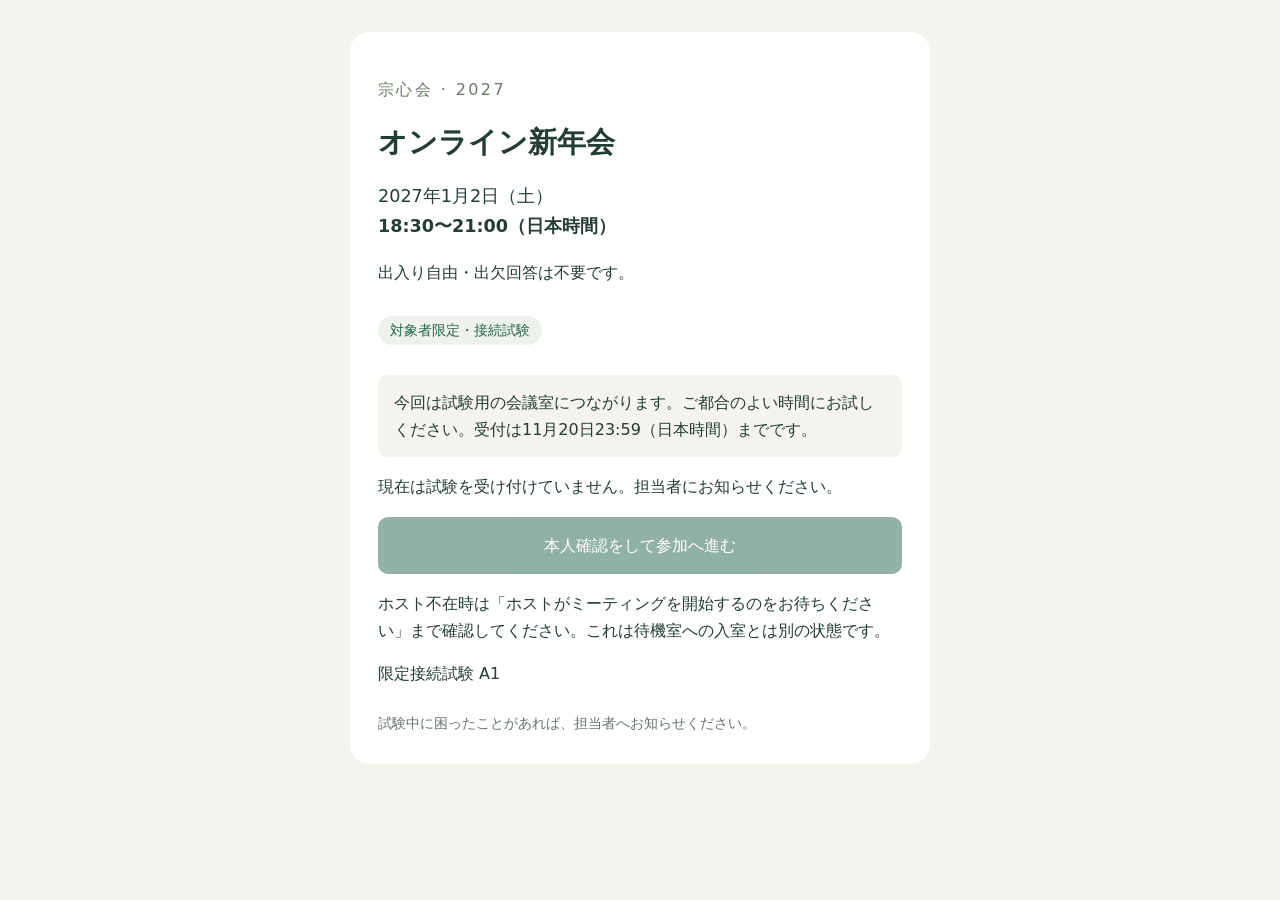
==== index.html @ 7a72dede "Stop A1 pilot after reported D12 range error" ====
<!doctype html>
<html lang="ja">
<head>
<meta charset="utf-8">
<meta name="viewport" content="width=device-width,initial-scale=1">
<meta name="referrer" content="no-referrer">
<title>宗心会 オンライン新年会</title>
<link rel="stylesheet" href="compare.css?v=async-a1">
<script defer src="config.js?v=async-a1-stopped2"></script>
<script defer src="app-async-a1.js"></script>
</head>
<body><main>
<p class="eyebrow">宗心会 · 2027</p>
<h1>オンライン新年会</h1>
<p class="event-date">2027年1月2日（土）<br><strong>18:30〜21:00（日本時間）</strong></p>
<p>出入り自由・出欠回答は不要です。</p>
<p class="badge">対象者限定・接続試験</p>
<p class="notice">今回は試験用の会議室につながります。ご都合のよい時間にお試しください。受付は11月20日23:59（日本時間）までです。</p>
<p id="status" role="status">本人確認後、「Zoomに参加する」を押してください。</p>
<button id="start" type="button">本人確認をして参加へ進む</button>
<p>ホスト不在時は「ホストがミーティングを開始するのをお待ちください」まで確認してください。これは待機室への入室とは別の状態です。</p>
<p id="result" role="status"></p>
<button id="join" type="button" hidden>Zoomに参加する</button>
<p id="retryNote" hidden>Zoomが開かない場合は、担当者にお知らせください。本人確認と参加は、それぞれ1人10回までです。</p>
<section id="admin" hidden>
<h2>管理者設定</h2>
<p>試験会議室の準備状況を確認できます。</p>
<button id="settings" type="button">会議室の設定状況を確認</button>
<p id="settingStatus" role="status"></p>
</section>
<p id="error" role="alert"></p>
<p id="version" role="status">画面の読み込み待ち</p><footer>試験中に困ったことがあれば、担当者へお知らせください。</footer>
</main></body></html>
---- compare.css ----
*{box-sizing:border-box}body{margin:0;background:#f4f3ed;color:#243d35;font-family:system-ui,sans-serif;line-height:1.7}main{max-width:580px;margin:32px auto;padding:28px;background:white;border-radius:20px}h1{font-size:1.8rem;line-height:1.4}.eyebrow{color:#687d62;letter-spacing:.15em}button,a{display:block;background:#28654d;color:white;border:0;border-radius:10px;padding:15px;margin:14px 0;font:inherit;text-align:center;text-decoration:none;width:100%;min-height:50px}button:disabled{opacity:.5}input[type=url]{width:100%;font:inherit;padding:12px}section{border-top:1px solid #ddd;margin-top:30px;padding-top:12px}#current,#candidate{overflow-wrap:anywhere}#error{color:#9c302e}#reload,#cancel{background:#e7ece7;color:#243d35}[hidden]{display:none!important}@media(max-width:620px){main{margin:12px;padding:22px}}
.badge{display:inline-block;background:#edf2ec;color:#28654d;padding:3px 12px;border-radius:20px;font-size:.85rem}
.event-date{font-size:1.1rem}.notice{background:#f4f3ed;padding:14px 16px;border-radius:10px}
#result:empty,#error:empty{display:none}#settings{background:#e7ece7;color:#243d35}
footer{margin-top:24px;color:#68746b;font-size:.9rem}button:focus-visible{outline:3px solid #b6843c;outline-offset:3px}
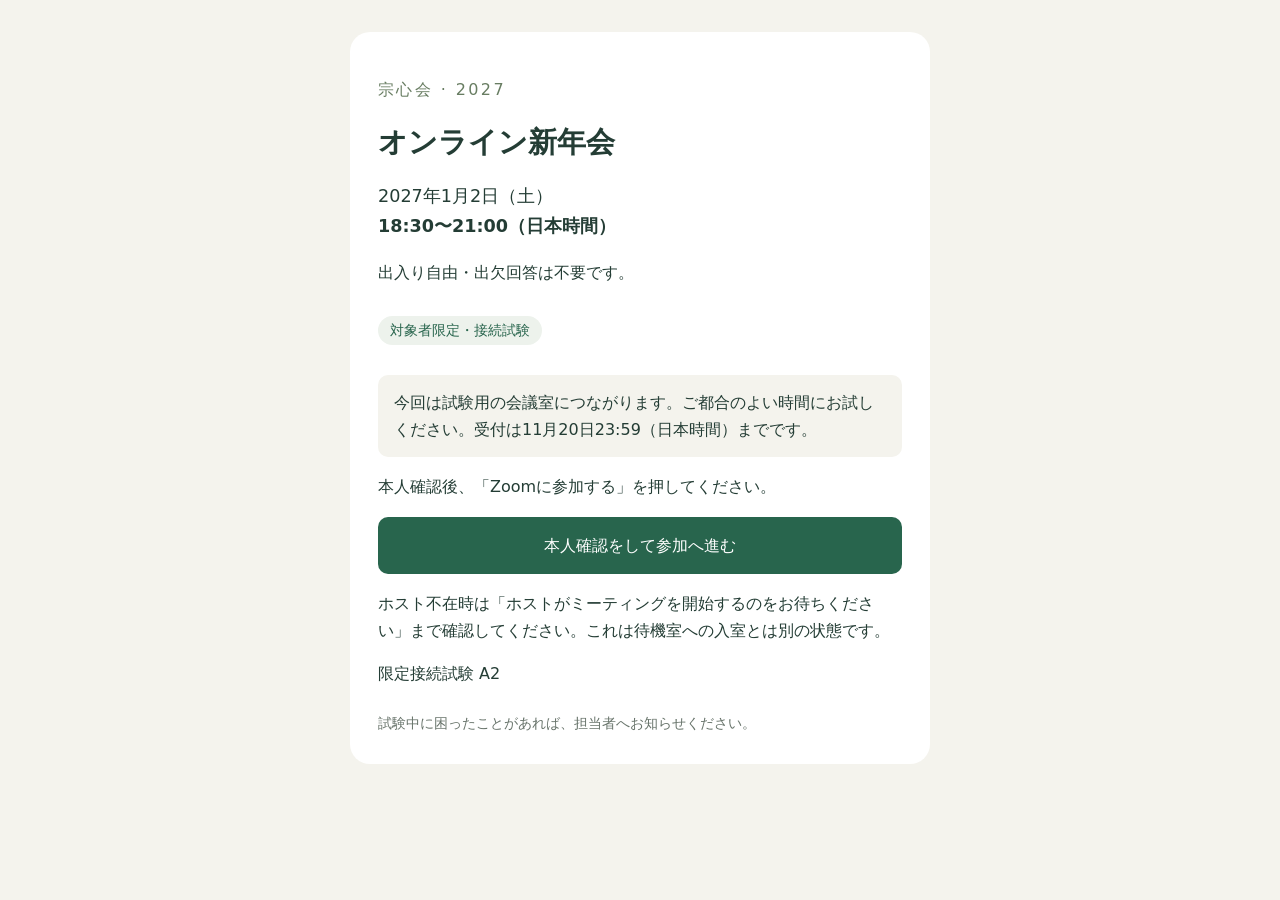
==== commit 070d4c96: "Prepare A2 screen for corrected roster tab with existing quota" ====
--- a/index.html
+++ b/index.html
@@ -6,8 +6,8 @@
 <meta name="referrer" content="no-referrer">
 <title>宗心会 オンライン新年会</title>
 <link rel="stylesheet" href="compare.css?v=async-a1">
-<script defer src="config.js?v=async-a1-stopped2"></script>
-<script defer src="app-async-a1.js"></script>
+<script defer src="config.js?v=async-a2-active1"></script>
+<script defer src="app-async-a2.js"></script>
 </head>
 <body><main>
 <p class="eyebrow">宗心会 · 2027</p>
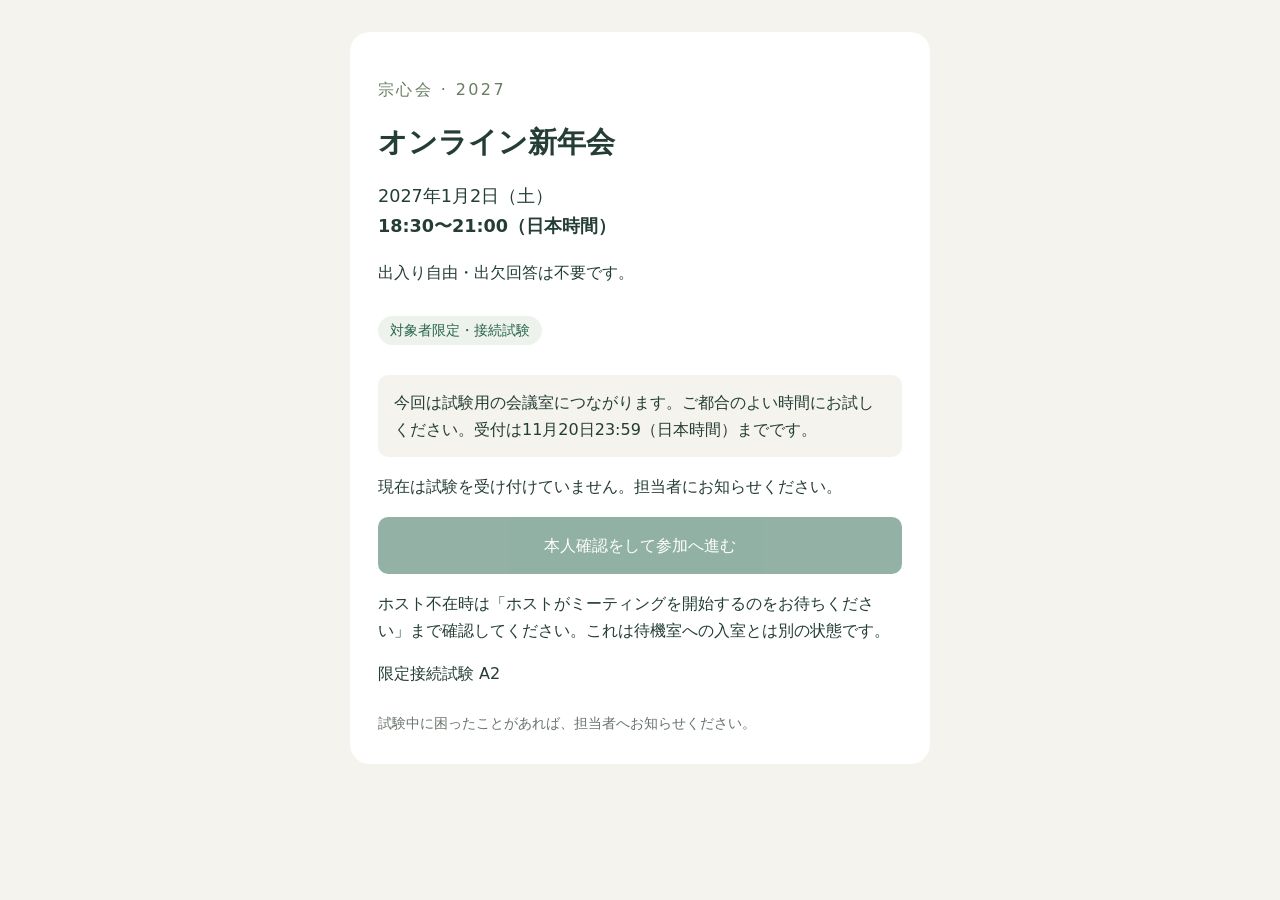
==== commit 25addb22: "Stop A2 after 054 verification mismatch" ====
--- a/index.html
+++ b/index.html
@@ -6,7 +6,7 @@
 <meta name="referrer" content="no-referrer">
 <title>宗心会 オンライン新年会</title>
 <link rel="stylesheet" href="compare.css?v=async-a1">
-<script defer src="config.js?v=async-a2-active1"></script>
+<script defer src="config.js?v=async-a2-stopped3"></script>
 <script defer src="app-async-a2.js"></script>
 </head>
 <body><main>
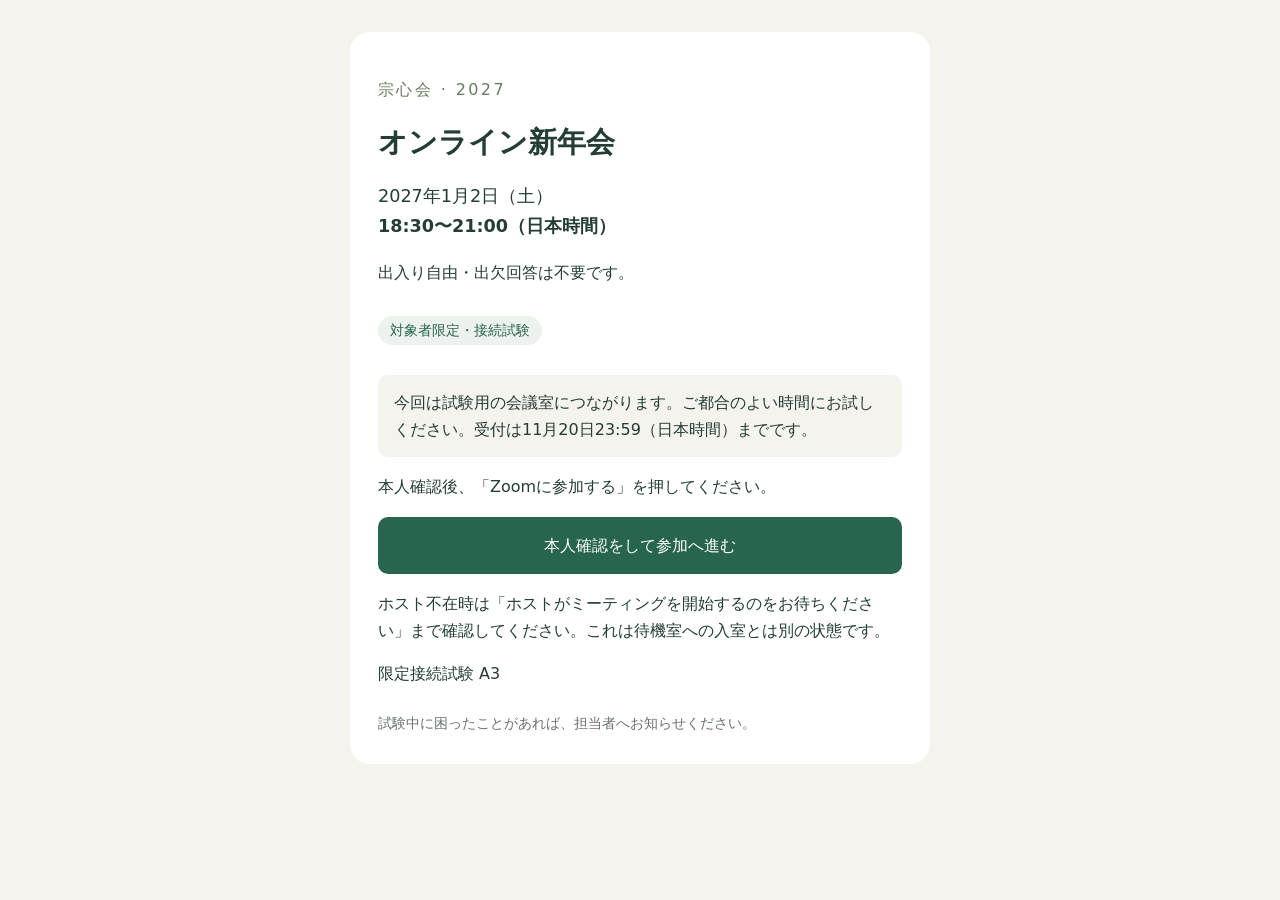
==== commit e410a0b5: "Prepare A3 for verified LINE identifier column E" ====
--- a/index.html
+++ b/index.html
@@ -6,8 +6,8 @@
 <meta name="referrer" content="no-referrer">
 <title>宗心会 オンライン新年会</title>
 <link rel="stylesheet" href="compare.css?v=async-a1">
-<script defer src="config.js?v=async-a2-stopped3"></script>
-<script defer src="app-async-a2.js"></script>
+<script defer src="config.js?v=async-a3-active1"></script>
+<script defer src="app-async-a3.js"></script>
 </head>
 <body><main>
 <p class="eyebrow">宗心会 · 2027</p>
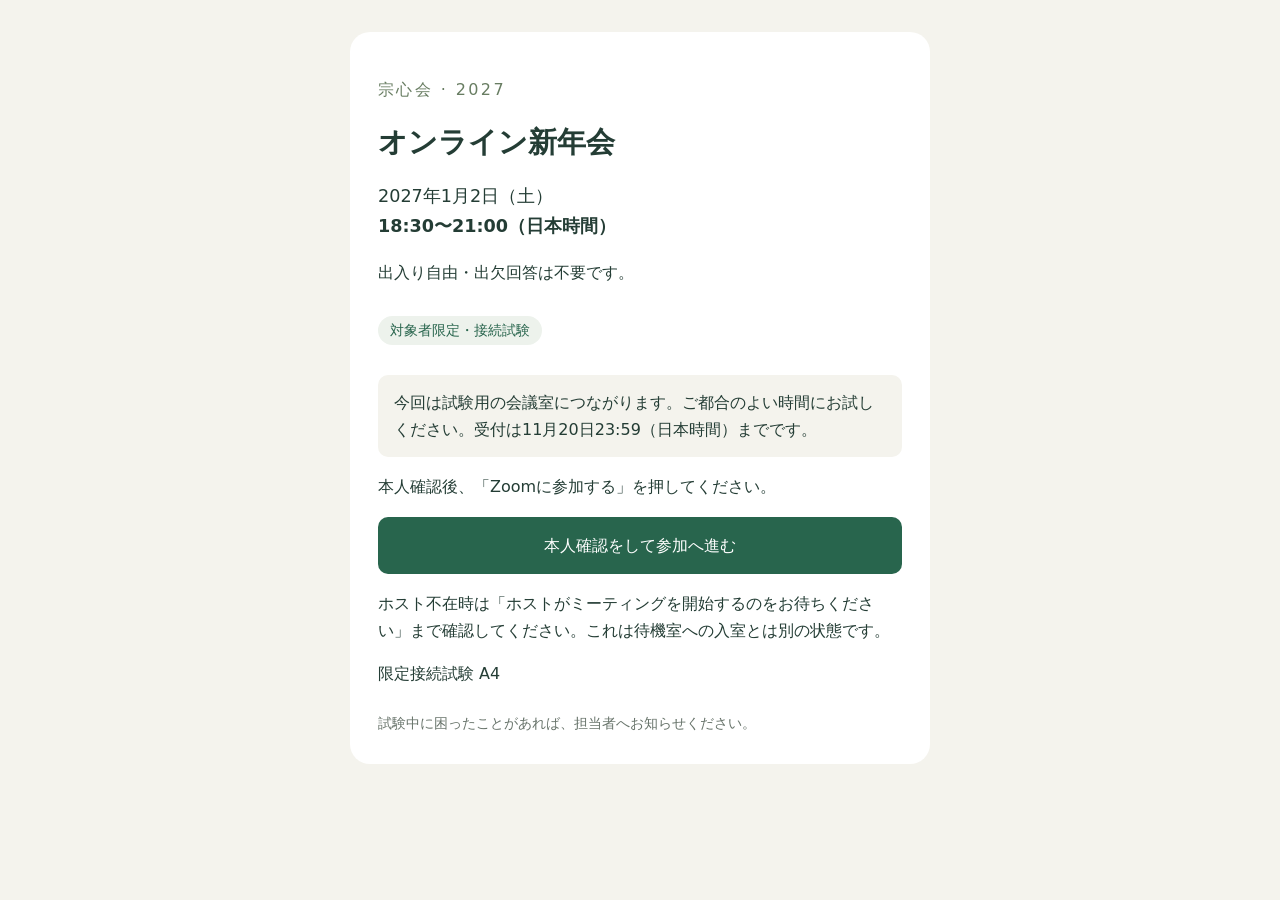
==== commit 04a2b3ba: "Show read-only management panel only for verified 054 admin" ====
--- a/index.html
+++ b/index.html
@@ -6,8 +6,8 @@
 <meta name="referrer" content="no-referrer">
 <title>宗心会 オンライン新年会</title>
 <link rel="stylesheet" href="compare.css?v=async-a1">
-<script defer src="config.js?v=async-a3-active1"></script>
-<script defer src="app-async-a3.js"></script>
+<script defer src="config.js?v=async-a4-active1"></script>
+<script defer src="app-async-a4.js"></script>
 </head>
 <body><main>
 <p class="eyebrow">宗心会 · 2027</p>
@@ -23,9 +23,9 @@
 <button id="join" type="button" hidden>Zoomに参加する</button>
 <p id="retryNote" hidden>Zoomが開かない場合は、担当者にお知らせください。本人確認と参加は、それぞれ1人10回までです。</p>
 <section id="admin" hidden>
-<h2>管理者設定</h2>
-<p>試験会議室の準備状況を確認できます。</p>
-<button id="settings" type="button">会議室の設定状況を確認</button>
+<h2>管理者画面</h2>
+<p>本人確認時の試験会議室の準備状況を確認できます。</p>
+<button id="settings" type="button">会議室の設定状況を表示</button>
 <p id="settingStatus" role="status"></p>
 </section>
 <p id="error" role="alert"></p>
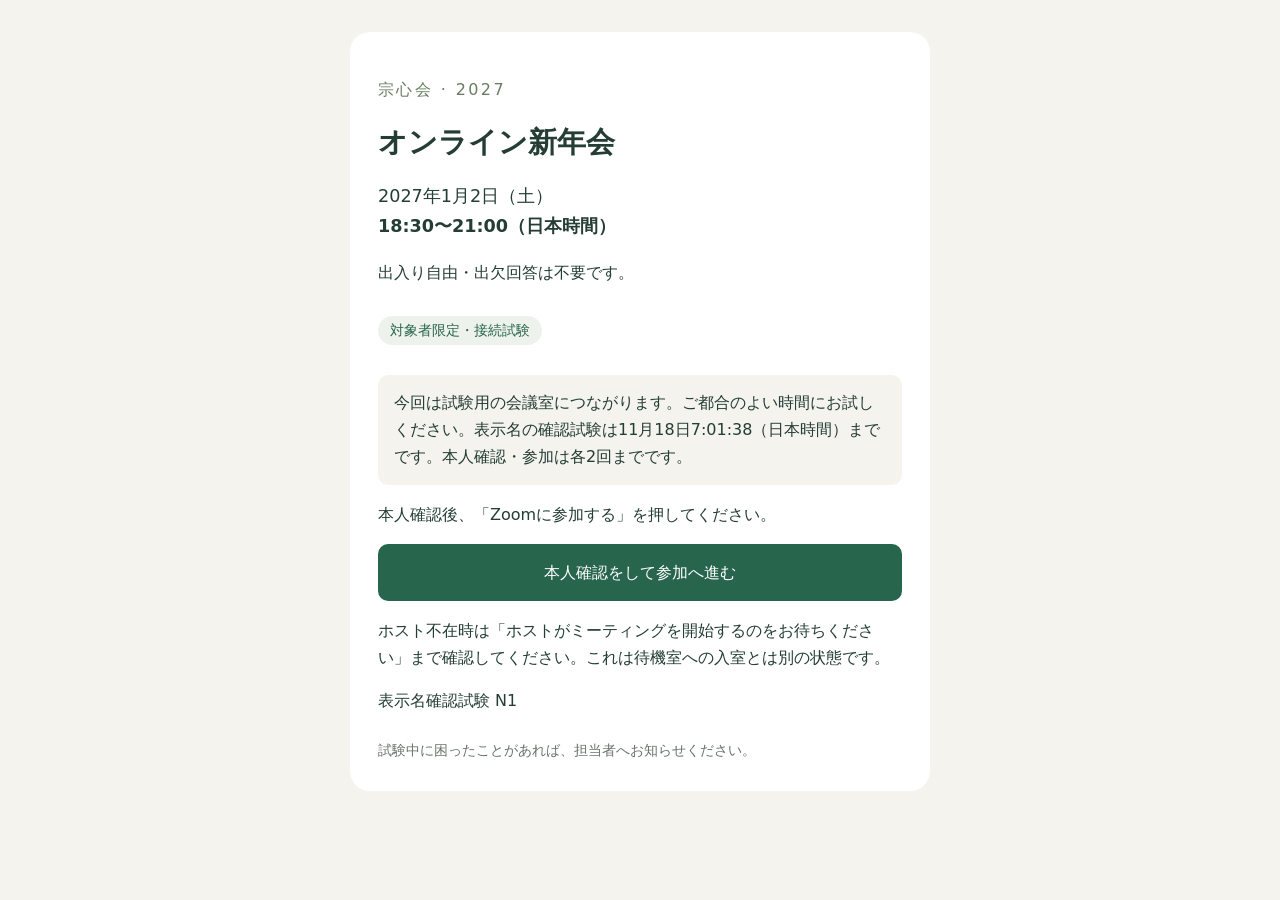
==== commit edf9bb3d: "Add approved 054/057 N1 display-name trial with fixed deadline" ====
--- a/index.html
+++ b/index.html
@@ -5,9 +5,10 @@
 <meta name="viewport" content="width=device-width,initial-scale=1">
 <meta name="referrer" content="no-referrer">
 <title>宗心会 オンライン新年会</title>
-<link rel="stylesheet" href="compare.css?v=async-a1">
-<script defer src="config.js?v=async-a4-active1"></script>
-<script defer src="app-async-a4.js"></script>
+<link rel="stylesheet" href="compare.css?v=name-n1">
+<script defer src="config.js?v=name-n1"></script>
+<script defer src="display-name.js?v=name-n1"></script>
+<script defer src="app-name-n1.js"></script>
 </head>
 <body><main>
 <p class="eyebrow">宗心会 · 2027</p>
@@ -15,13 +16,30 @@
 <p class="event-date">2027年1月2日（土）<br><strong>18:30〜21:00（日本時間）</strong></p>
 <p>出入り自由・出欠回答は不要です。</p>
 <p class="badge">対象者限定・接続試験</p>
-<p class="notice">今回は試験用の会議室につながります。ご都合のよい時間にお試しください。受付は11月20日23:59（日本時間）までです。</p>
+<p class="notice">今回は試験用の会議室につながります。ご都合のよい時間にお試しください。表示名の確認試験は11月18日7:01:38（日本時間）までです。本人確認・参加は各2回までです。</p>
 <p id="status" role="status">本人確認後、「Zoomに参加する」を押してください。</p>
 <button id="start" type="button">本人確認をして参加へ進む</button>
 <p>ホスト不在時は「ホストがミーティングを開始するのをお待ちください」まで確認してください。これは待機室への入室とは別の状態です。</p>
 <p id="result" role="status"></p>
+<section id="namePanel" hidden aria-labelledby="nameHeading">
+<h2 id="nameHeading">Zoomで使う表示名</h2>
+<p>受付でお名前が分かるよう、次の表示名をご使用ください。</p>
+<label for="displayName">部内期数　氏名</label>
+<input id="displayName" type="text" readonly autocomplete="off" spellcheck="false">
+<button id="copyName" type="button">表示名をコピーする</button>
+<p id="copyStatus" role="status" aria-live="polite"></p>
+<p>コピーしただけでは、Zoomのお名前は変わりません。</p>
+<ol><li>表示名をコピーします。</li><li>「Zoomに参加する」を押します。</li><li>名前の入力欄が出たら貼り付けて参加します。入力欄が出ない場合は、入室後に変更できます。</li></ol>
+<details><summary>iPhone・Androidで名前を変更する</summary>
+<p><strong>iPhone・Android：</strong>Zoom入室後、「参加者」→自分の名前→「名前の変更」で貼り付けます。</p>
+</details>
+<details><summary>PCで名前を変更する</summary>
+<p><strong>PC：</strong>「参加者」→自分の名前の「詳細」など→「名前の変更」で貼り付けます。</p>
+<p>表示や操作名はZoomのバージョンにより異なります。</p></details>
+<p class="notice">表示名を変更できない場合は、そのままご参加ください。事務局が対応します。お名前を確認させていただくことがあります。</p>
+</section>
 <button id="join" type="button" hidden>Zoomに参加する</button>
-<p id="retryNote" hidden>Zoomが開かない場合は、担当者にお知らせください。本人確認と参加は、それぞれ1人10回までです。</p>
+<p id="retryNote" hidden>Zoomが開かない場合は、担当者にお知らせください。本人確認と参加は、それぞれ1人2回までです。</p>
 <section id="admin" hidden>
 <h2>管理者画面</h2>
 <p>本人確認時の試験会議室の準備状況を確認できます。</p>
--- a/compare.css
+++ b/compare.css
@@ -3,3 +3,5 @@
 .event-date{font-size:1.1rem}.notice{background:#f4f3ed;padding:14px 16px;border-radius:10px}
 #result:empty,#error:empty{display:none}#settings{background:#e7ece7;color:#243d35}
 footer{margin-top:24px;color:#68746b;font-size:.9rem}button:focus-visible{outline:3px solid #b6843c;outline-offset:3px}
+
+#displayName{width:100%;padding:16px 12px;font:600 1.25rem system-ui;color:#243d35;background:#f4f3ed;border:1px solid #bfcbbf;border-radius:10px;user-select:text}summary{cursor:pointer;padding:12px 0;color:#28654d;font-weight:600}#copyStatus{min-height:1.7em}#namePanel ol{padding-left:1.5em}input:focus-visible,summary:focus-visible{outline:3px solid #b6843c;outline-offset:3px}
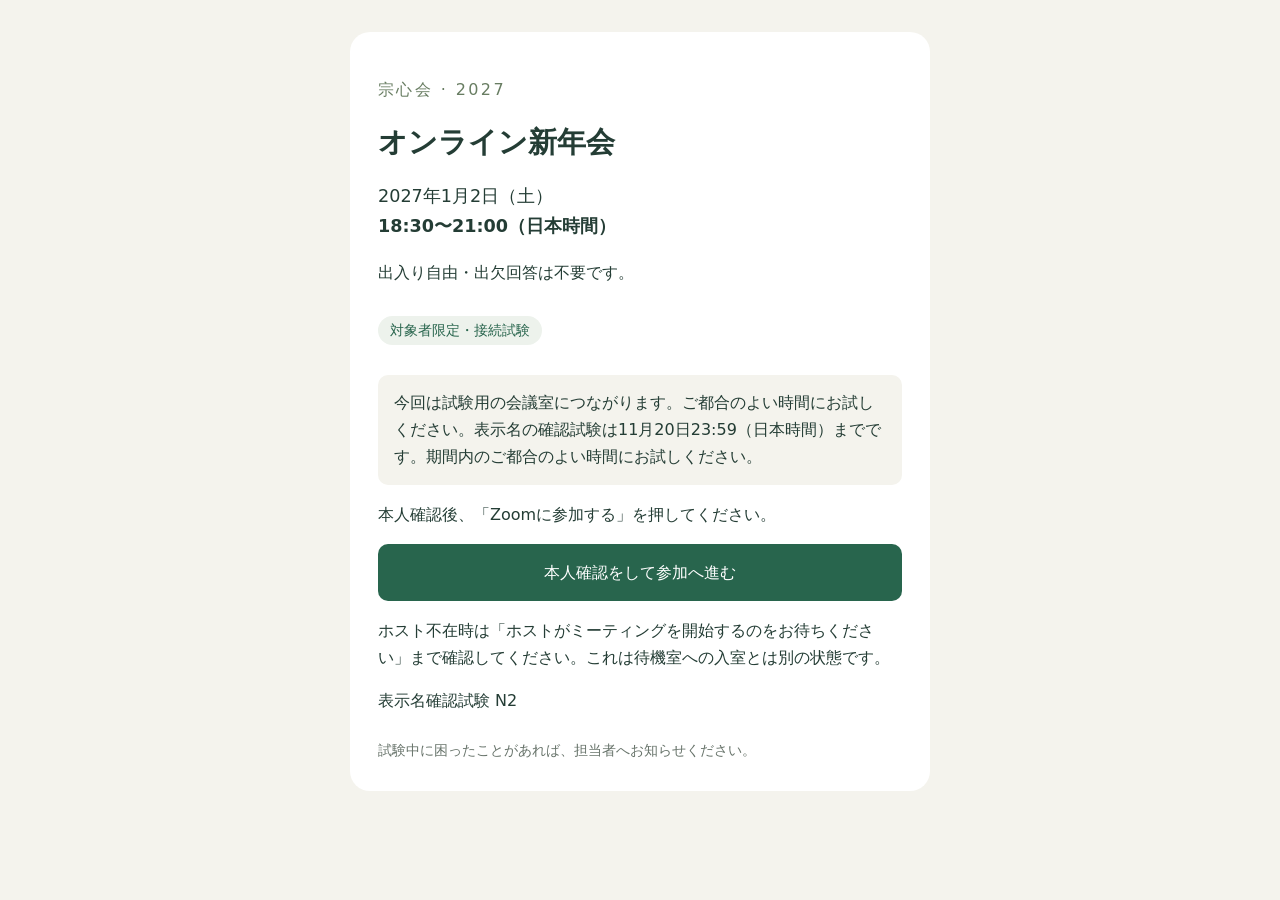
==== commit ed559278: "Keep N2 display-name trial until original Nov20 deadline" ====
--- a/index.html
+++ b/index.html
@@ -5,10 +5,10 @@
 <meta name="viewport" content="width=device-width,initial-scale=1">
 <meta name="referrer" content="no-referrer">
 <title>宗心会 オンライン新年会</title>
-<link rel="stylesheet" href="compare.css?v=name-n1">
-<script defer src="config.js?v=name-n1"></script>
-<script defer src="display-name.js?v=name-n1"></script>
-<script defer src="app-name-n1.js"></script>
+<link rel="stylesheet" href="compare.css?v=name-n2">
+<script defer src="config.js?v=name-n2"></script>
+<script defer src="display-name.js?v=name-n2"></script>
+<script defer src="app-name-n2.js"></script>
 </head>
 <body><main>
 <p class="eyebrow">宗心会 · 2027</p>
@@ -16,7 +16,7 @@
 <p class="event-date">2027年1月2日（土）<br><strong>18:30〜21:00（日本時間）</strong></p>
 <p>出入り自由・出欠回答は不要です。</p>
 <p class="badge">対象者限定・接続試験</p>
-<p class="notice">今回は試験用の会議室につながります。ご都合のよい時間にお試しください。表示名の確認試験は11月18日7:01:38（日本時間）までです。本人確認・参加は各2回までです。</p>
+<p class="notice">今回は試験用の会議室につながります。ご都合のよい時間にお試しください。表示名の確認試験は11月20日23:59（日本時間）までです。期間内のご都合のよい時間にお試しください。</p>
 <p id="status" role="status">本人確認後、「Zoomに参加する」を押してください。</p>
 <button id="start" type="button">本人確認をして参加へ進む</button>
 <p>ホスト不在時は「ホストがミーティングを開始するのをお待ちください」まで確認してください。これは待機室への入室とは別の状態です。</p>
@@ -39,7 +39,7 @@
 <p class="notice">表示名を変更できない場合は、そのままご参加ください。事務局が対応します。お名前を確認させていただくことがあります。</p>
 </section>
 <button id="join" type="button" hidden>Zoomに参加する</button>
-<p id="retryNote" hidden>Zoomが開かない場合は、担当者にお知らせください。本人確認と参加は、それぞれ1人2回までです。</p>
+<p id="retryNote" hidden>Zoomが開かない場合は、担当者にお知らせください。本人確認と参加には、それぞれ承認済みの回数上限があります。</p>
 <section id="admin" hidden>
 <h2>管理者画面</h2>
 <p>本人確認時の試験会議室の準備状況を確認できます。</p>
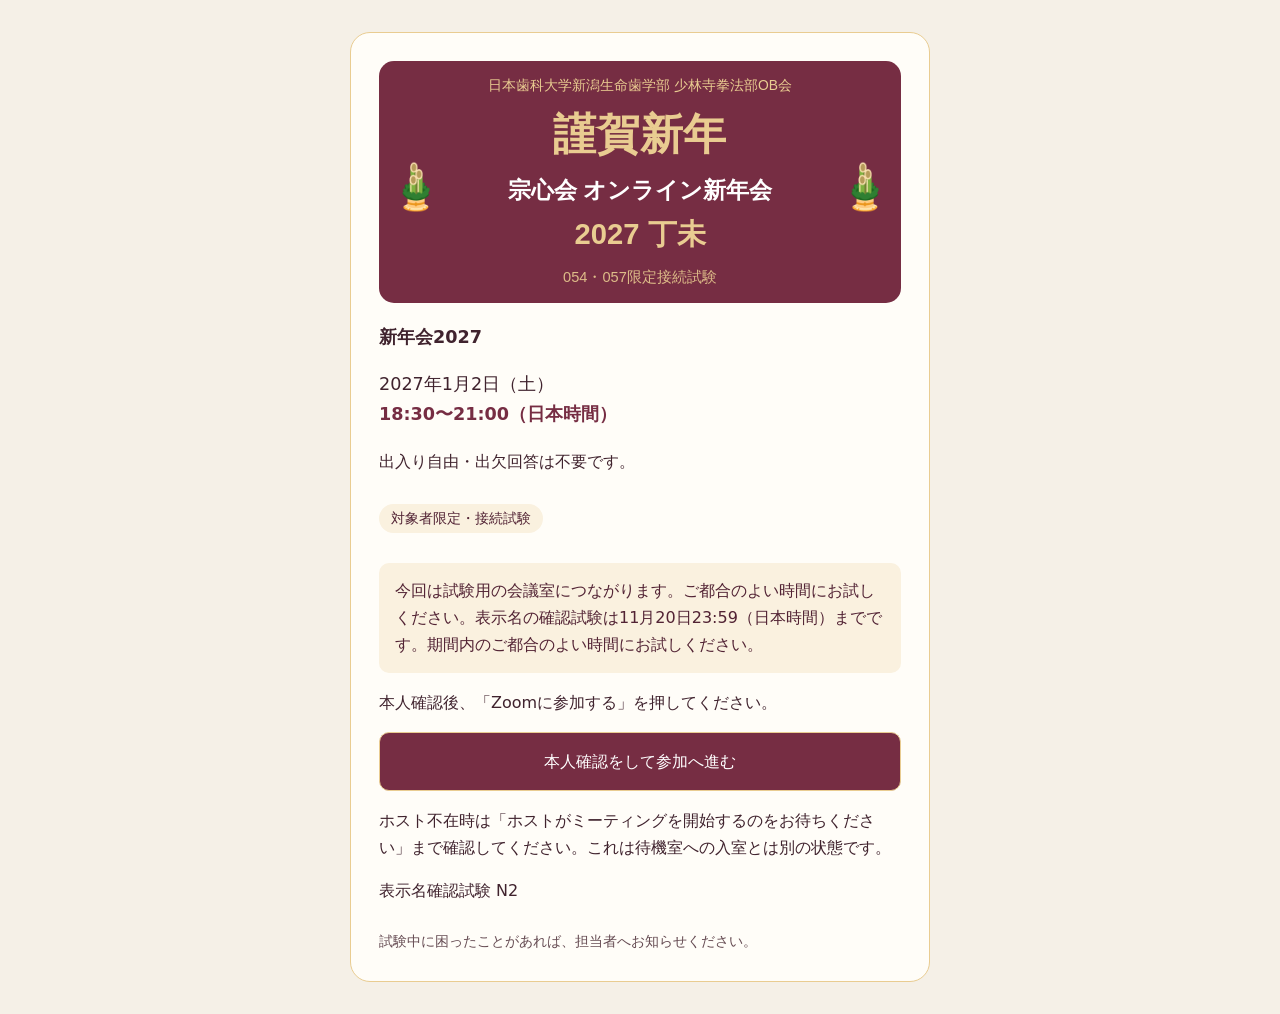
==== commit 3dfe6476: "Add files via upload" ====
--- a/index.html
+++ b/index.html
@@ -9,10 +9,71 @@
 <script defer src="config.js?v=name-n2"></script>
 <script defer src="display-name.js?v=name-n2"></script>
 <script defer src="app-name-n2.js"></script>
+<style>
+
+.soshinkai-newyear-header {width:100%;box-sizing:border-box;background:#762D43;color:#fff;padding:20px 14px 22px;text-align:center;font-family:"Hiragino Sans","Hiragino Kaku Gothic ProN","Yu Gothic","Meiryo","Noto Sans CJK JP",sans-serif}
+.soshinkai-newyear-header * {box-sizing:border-box}
+.soshinkai-newyear-org {color:#E9CC91;font-size:14px;line-height:1.5;margin:0 0 22px;font-weight:500}
+.soshinkai-newyear-main {display:grid;grid-template-columns:32px minmax(0,1fr) 32px;align-items:center;gap:5px;width:100%}
+.soshinkai-newyear-kadomatsu {font-family:sans-serif;font-size:29px;line-height:1}
+.soshinkai-newyear-titles {min-width:0;text-align:center}
+.soshinkai-newyear-greeting {color:#E9CC91;font-size:36px;font-weight:800;line-height:1.3;letter-spacing:.04em;margin:0 0 12px;white-space:nowrap}
+.soshinkai-newyear-title {color:#fff;font-size:20px;font-weight:700;line-height:1.5;margin:0 0 12px}
+.soshinkai-newyear-year {color:#E9CC91;font-size:23px;letter-spacing:.06em;line-height:1.4;margin:0}
+.soshinkai-newyear-test {color:#E9CC91;font-family:inherit;font-size:14px;margin:22px 0 0;opacity:.9}
+.soshinkai-newyear-subtitle {margin:0;font-size:1.1rem}
+.soshinkai-newyear-greeting,.soshinkai-newyear-year {grid-column:1/-1}
+.soshinkai-newyear-main {row-gap:0}
+.soshinkai-newyear-main .soshinkai-newyear-kadomatsu {margin-bottom:12px}
+@media(max-width:620px){main {padding-inline:12px}}
+@media(max-width:390px){
+ .soshinkai-newyear-header {padding:18px 10px 22px}
+ .soshinkai-newyear-org {font-size:12px}
+ .soshinkai-newyear-greeting {font-size:32px}
+ .soshinkai-newyear-title {font-size:18px}
+ .soshinkai-newyear-year {font-size:22px}
+ .soshinkai-newyear-kadomatsu {font-size:26px}
+}
+body {background:#f5f0e7;color:#40232e}
+main {background:#fffdf8;border:1px solid #E9CC91}
+.soshinkai-newyear-header {border-radius:12px}
+.soshinkai-newyear-subtitle {margin-top:1.2rem}
+.event-date strong,summary {color:#762D43}
+.badge,.notice,#displayName {background:#faf1df;color:#522334}
+#namePanel,#admin {background:#fffaf0;border:1px solid #E9CC91;border-radius:12px;padding:1rem}
+#displayName {border-color:#b99a65}
+footer {color:#664c53}
+button,#settings {background:#762D43;color:white;border:1px solid #E9CC91;cursor:pointer}
+button:not(:disabled):active,#settings:not(:disabled):active {background:#512032;box-shadow:inset 0 2px 4px #321522}
+button:disabled,#settings:disabled {background:#dfd2d4;color:#654d54;border-color:#d0bdc0;opacity:1;cursor:default}
+button:focus-visible,input:focus-visible,summary:focus-visible {outline:3px solid #937031;outline-offset:3px}
+
+@media(max-width:350px){.soshinkai-newyear-main{grid-template-columns:22px minmax(0,1fr) 22px;gap:2px}.soshinkai-newyear-kadomatsu{font-size:22px}}
+
+/* Sizes scale with the invitation width, including inside a narrow LIFF window. */
+.soshinkai-newyear-header {container-type:inline-size;padding:0;border-radius:clamp(10px,2vw,15px)}
+.soshinkai-newyear-org {padding:2.8cqi 2cqi 0;margin:0 0 2.7cqi;font-size:clamp(10px,2.65cqi,16px);line-height:1.4}
+.soshinkai-newyear-main {grid-template-columns:14% minmax(0,1fr) 14%;gap:0}
+.soshinkai-newyear-greeting {font-size:8.25cqi;line-height:1.2;letter-spacing:.01em;margin:0 0 1.5cqi}
+.soshinkai-newyear-title {font-size:4.5cqi;line-height:1.32;margin:0}
+.soshinkai-newyear-main .soshinkai-newyear-kadomatsu {font-size:8.5cqi;line-height:1;margin:0;transform:translateY(-.8cqi)}
+.soshinkai-newyear-year {font-size:5.6cqi;font-weight:600;line-height:1.2;letter-spacing:0;margin:.8cqi 0 0}
+.soshinkai-newyear-test {font-size:clamp(10px,2.8cqi,17px);line-height:1.4;margin:2.9cqi 0 0;padding-bottom:3cqi}
+</style>
 </head>
 <body><main>
-<p class="eyebrow">宗心会 · 2027</p>
-<h1>オンライン新年会</h1>
+<header class="soshinkai-newyear-header">
+  <p class="soshinkai-newyear-org">日本歯科大学新潟生命歯学部 少林寺拳法部OB会</p>
+  <div class="soshinkai-newyear-main">
+<h1 class="soshinkai-newyear-greeting">謹賀新年</h1>
+<span class="soshinkai-newyear-kadomatsu" aria-hidden="true">🎍</span>
+<h2 class="soshinkai-newyear-title">宗心会 オンライン新年会</h2>
+<span class="soshinkai-newyear-kadomatsu" aria-hidden="true">🎍</span>
+<p class="soshinkai-newyear-year">2027 丁未</p>
+</div>
+<p class="soshinkai-newyear-test">054・057限定接続試験</p>
+</header>
+<h2 class="soshinkai-newyear-subtitle">新年会2027</h2>
 <p class="event-date">2027年1月2日（土）<br><strong>18:30〜21:00（日本時間）</strong></p>
 <p>出入り自由・出欠回答は不要です。</p>
 <p class="badge">対象者限定・接続試験</p>
